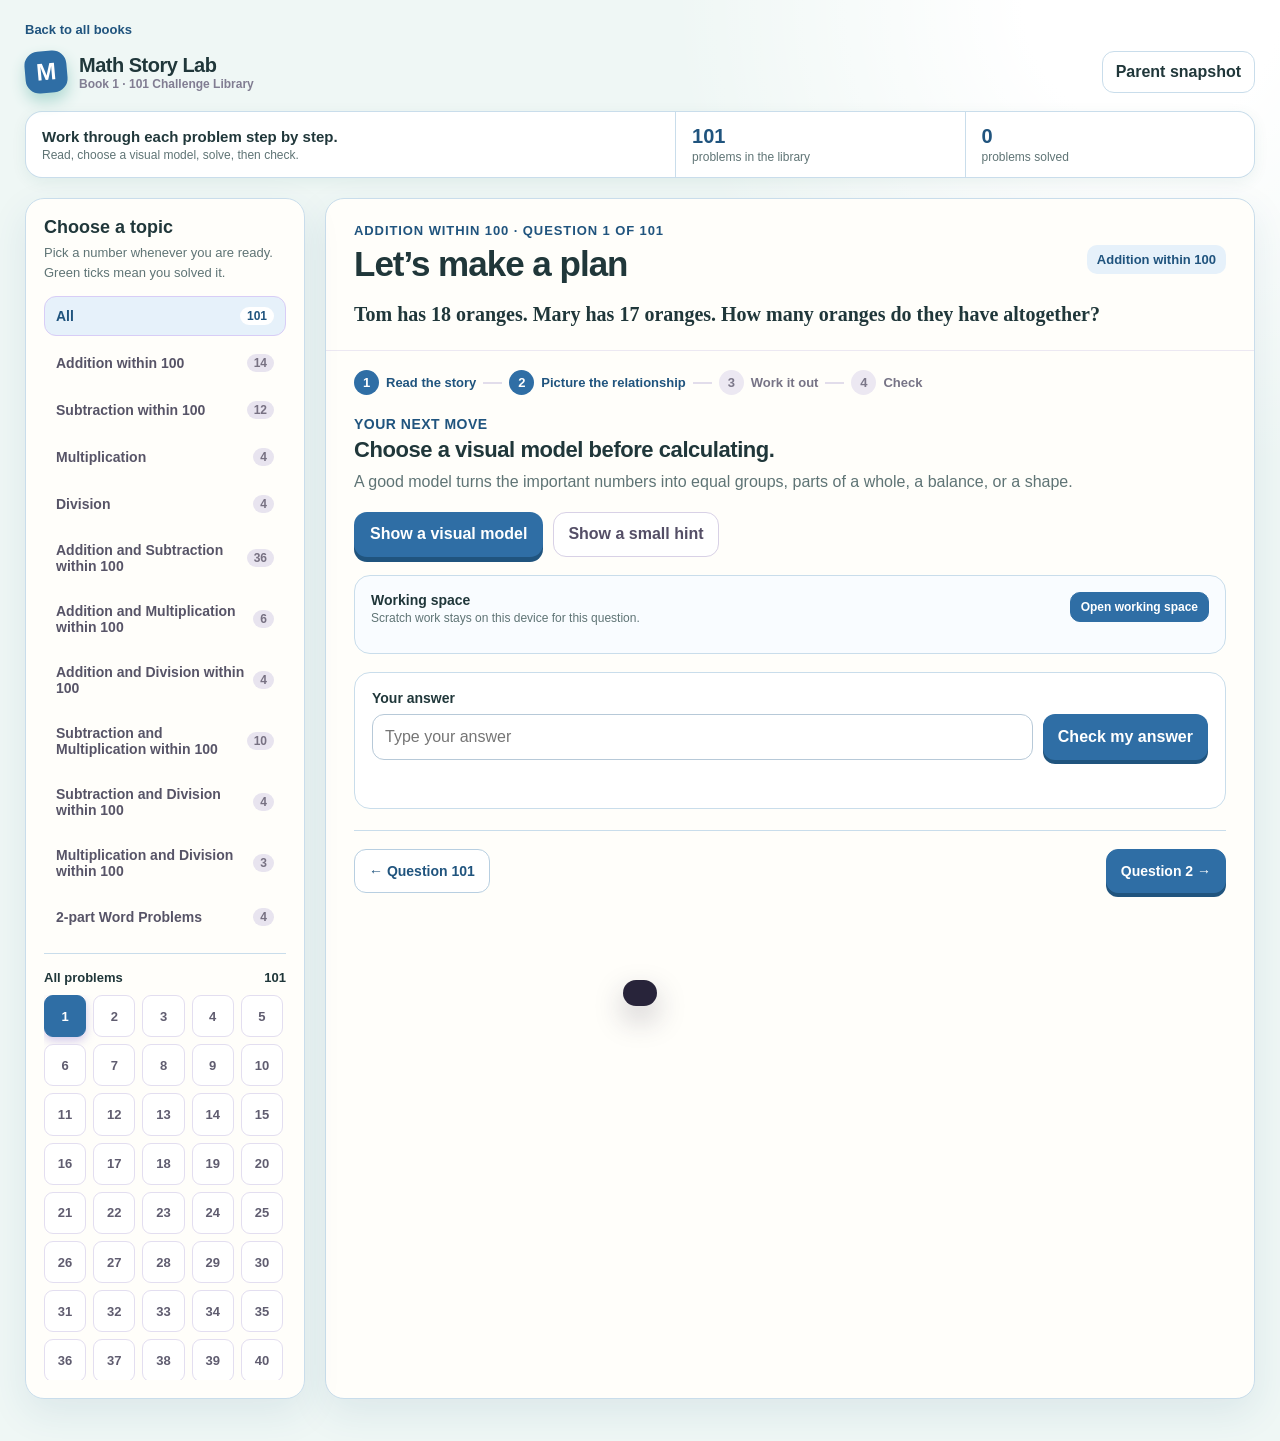
==== practice/book-1/index.html @ 84106b72 "feat: make working spaces collapsible" ====
<!doctype html>
<html lang="en">
<head>
  <meta charset="UTF-8" />
  <meta name="viewport" content="width=device-width, initial-scale=1" />
  <meta name="theme-color" content="#2f6ea5" />
  <title>Math Story Lab · Book 1 Practice</title>
  <link rel="stylesheet" href="../recovered-ui.css">
  <script src="../scratchpad.js" defer></script>
  <style>
    :root{--ink:#20373a;--muted:#5f7475;--paper:#fffefa;--canvas:#eff7f5;--violet:#2f6ea5;--violet-dark:#20547e;--soft:#e6f1fa;--mint:#dcecf8;--blue:#dceff4;--peach:#e6f1fa;--yellow:#fff0b0;--border:#c9ddeb;--shadow:0 14px 38px #20547e18;--r:19px}
    *{box-sizing:border-box} body{margin:0;background:radial-gradient(circle at 90% 0%,#fff 0 7%,transparent 26%),var(--canvas);color:var(--ink);font-family:ui-rounded,"SF Pro Rounded","Avenir Next","Trebuchet MS",sans-serif}
    button,input{font:inherit} button{cursor:pointer}.app{max-width:1420px;margin:auto;padding:20px 25px 42px}.collection-back{display:inline-block;margin:0 0 14px;color:#20547e;font-size:13px;font-weight:800;text-decoration:none}.collection-back:hover,.collection-back:focus-visible{text-decoration:underline}.top{display:flex;justify-content:space-between;gap:18px;align-items:center;margin-bottom:18px}.brand{display:flex;align-items:center;gap:12px;font-size:20px;font-weight:900;letter-spacing:-.5px}.brand-mark{display:grid;place-items:center;width:42px;height:42px;border-radius:14px;background:var(--violet);color:white;box-shadow:0 8px 15px #afd9d2;font-size:24px;transform:rotate(-5deg)}.brand small{display:block;color:#817d92;font-size:12px;letter-spacing:0;font-weight:700}.top-right{display:flex;gap:9px;align-items:center}.level{border-radius:12px;background:#fff0cf;color:#7b5916;font-size:13px;font-weight:900;padding:9px 11px}.quiet{border:1px solid var(--border);background:white;color:var(--ink);border-radius:12px;min-height:42px;padding:8px 13px;font-weight:800}.quiet:hover{border-color:#c8bbe8;background:var(--soft)}
    .summary{display:grid;grid-template-columns:1.8fr .8fr .8fr;gap:1px;border:1px solid var(--border);overflow:hidden;border-radius:17px;background:var(--border);box-shadow:0 4px 15px #126a5c12}.summary>div{background:white;padding:13px 16px}.summary .intro{display:flex;align-items:center;gap:12px}.summary .intro b{font-size:15px}.summary .intro span,.metric span{display:block;color:var(--muted);font-size:12px;margin-top:2px}.metric b{font-size:20px;color:var(--violet-dark)}
    .shell{display:grid;grid-template-columns:280px minmax(480px,1fr);gap:20px;margin-top:20px}.panel{background:var(--paper);border:1px solid var(--border);border-radius:var(--r);box-shadow:var(--shadow)}.library{padding:18px;align-self:start;position:sticky;top:16px}.library h2{font-size:18px;margin:0 0 5px}.library p{margin:0 0 14px;font-size:13px;color:var(--muted);line-height:1.5}.topic-list{display:grid;gap:7px}.topic{border:1px solid transparent;border-radius:12px;padding:10px 11px;text-align:left;background:transparent;color:#575467;font-size:14px;font-weight:800;display:flex;align-items:center;justify-content:space-between}.topic:hover,.topic.active{background:var(--soft);border-color:#d8cdf6;color:var(--violet-dark)}.topic span{font-size:12px;background:#e8e4ef;border-radius:99px;padding:2px 7px;color:#777182}.topic.active span{background:white;color:var(--violet-dark)}.divider{height:1px;background:var(--border);margin:16px 0}.picker-head{display:flex;justify-content:space-between;align-items:center;margin-bottom:10px;font-size:13px;font-weight:900}.question-grid{display:grid;grid-template-columns:repeat(5,minmax(0,1fr));gap:7px;max-height:385px;overflow-y:auto;overflow-x:hidden;padding-right:3px}.q-number{aspect-ratio:1;border:1px solid #e3def0;background:white;border-radius:9px;color:#605d70;font-size:13px;font-weight:900}.q-number:hover{border-color:#b8a5e9;color:var(--violet-dark);transform:translateY(-1px)}.q-number.active{background:var(--violet);border-color:var(--violet);color:#fff;box-shadow:0 4px 10px #9b87d970}.q-number.done::after{content:'·';color:#17955d;font-size:15px;margin-left:1px}.q-number.active.done::after{color:#fff}.open-q4{width:100%;margin-top:15px;border:0;border-radius:12px;background:#f2fbff;color:#2f6f98;padding:11px;font-size:13px;font-weight:900}.open-q4:hover{background:#e3f5ff}
    .lesson{overflow:hidden;min-height:690px}.lesson-top{padding:24px 28px 20px;border-bottom:1px solid #ece8f2}.breadcrumb{font-size:13px;color:var(--violet-dark);font-weight:900;text-transform:uppercase;letter-spacing:.07em}.lesson-title{display:flex;justify-content:space-between;align-items:start;gap:16px;margin-top:7px}.lesson h1{margin:0;font-size:clamp(25px,3vw,35px);letter-spacing:-1px;line-height:1.1}.topic-pill{white-space:nowrap;background:var(--soft);color:var(--violet-dark);font-size:13px;font-weight:900;padding:7px 10px;border-radius:10px}.question{font-family:Georgia,"Times New Roman",serif;font-size:20px;line-height:1.58;font-weight:600;margin:15px 0 0;max-width:950px}.question mark{background:var(--yellow);border-radius:4px;padding:0 2px}.learning-path{padding:19px 28px 0;display:flex;gap:7px;align-items:center;overflow:auto}.path-step{display:flex;align-items:center;gap:7px;white-space:nowrap;color:#777486;font-size:13px;font-weight:850}.path-step i{width:25px;height:25px;border-radius:50%;display:grid;place-items:center;background:#ece8f2;color:#7b7789;font-style:normal}.path-step.active{color:var(--violet-dark)}.path-step.active i{background:var(--violet);color:#fff}.path-line{height:2px;min-width:19px;background:#e2ddeb}.work{padding:21px 28px 26px}.prompt-label{font-size:14px;font-weight:900;color:var(--violet-dark);letter-spacing:.035em}.work h2{font-size:22px;margin:5px 0 7px;letter-spacing:-.45px}.work .lead{color:var(--muted);margin:0;line-height:1.55}.action-row{display:flex;gap:10px;flex-wrap:wrap;margin:17px 0}.main-btn{border:0;border-radius:13px;background:var(--violet);color:white;padding:11px 16px;min-height:45px;font-weight:900;box-shadow:0 5px 0 var(--violet-dark);transition:.14s}.main-btn:hover{filter:brightness(1.07)}.main-btn:active{transform:translateY(3px);box-shadow:0 2px 0 var(--violet-dark)}.soft-btn{border:1px solid #d8d1e6;background:white;color:#544e66;border-radius:13px;min-height:45px;padding:10px 14px;font-weight:850}.soft-btn:hover{background:var(--soft);border-color:#bdafe3}
    .model{display:none;position:relative;overflow:hidden;border:1px solid #e4def0;border-radius:18px;background:#fbfaff;padding:21px;margin-top:4px}.model.show{display:block;animation:rise .42s both}.model-head{display:flex;justify-content:space-between;gap:10px;align-items:center}.model h3{margin:0;font-size:16px}.model-note{font-size:12px;color:var(--muted);font-weight:750}.model-art{min-height:188px;display:grid;place-items:center;margin:15px 0 6px}.bars{width:min(690px,100%);display:grid;gap:17px}.bar-row{display:grid;grid-template-columns:110px 1fr;gap:10px;align-items:center;font-size:14px;font-weight:900}.blocks{display:flex;gap:3px;min-height:38px;align-items:center}.block{height:38px;width:clamp(34px,6.5vw,61px);border-radius:8px;background:#9acee9;border:2px solid #4b9bc6;transform:scale(.2);opacity:0;animation:pop .35s forwards}.block.peach{background:#ffb085;border-color:#ed8258}.block.mint{background:#99d5ae;border-color:#55a575}.block:nth-child(2){animation-delay:.09s}.block:nth-child(3){animation-delay:.18s}.block:nth-child(4){animation-delay:.27s}.block:nth-child(5){animation-delay:.36s}.block:nth-child(6){animation-delay:.45s}.fraction-visual{width:min(650px,100%)}.whole-bar{display:flex;border:2px solid #607eae;border-radius:11px;overflow:hidden;height:59px}.frac-part{flex:1;background:#b3d9f1;border-right:2px solid #607eae;display:grid;place-items:center;color:#285d80;font-weight:900;animation:slide .42s both}.frac-part:last-child{border:0}.fraction-label{display:flex;justify-content:space-between;margin:9px 2px;color:#52637a;font-size:13px;font-weight:800}.coins{display:flex;gap:13px;align-items:end;justify-content:center;flex-wrap:wrap}.coin-stack{display:grid;grid-template-columns:repeat(4,32px);gap:5px;padding:15px;border-radius:14px;background:#eef9ff;border:1px solid #cce8fa}.coin{width:31px;height:31px;border-radius:50%;background:#ffd96a;border:2px solid #dea832;animation:pop .34s forwards;transform:scale(.2);opacity:0}.coin:nth-child(2){animation-delay:.06s}
    .toast{position:fixed;left:50%;bottom:24px;z-index:40;transform:translate(-50%,130px);background:#28243a;color:#fff;border-radius:14px;padding:13px 17px;font-size:14px;font-weight:800;box-shadow:0 13px 30px #2a213b44;transition:transform .32s}.toast.show{transform:translate(-50%,0)}.confetti{pointer-events:none;position:fixed;inset:0;overflow:hidden;z-index:35}.confetti i{position:absolute;width:9px;height:14px;border-radius:3px;animation:fall 1.7s ease-in forwards}.sheet{display:none;position:fixed;inset:0;z-index:50;background:#30234f66;align-items:center;justify-content:center;padding:20px}.sheet.open{display:flex}.report{width:min(560px,100%);border-radius:23px;background:var(--paper);padding:25px;box-shadow:0 20px 55px #251a4580}.report-head{display:flex;justify-content:space-between;align-items:start}.report h2{margin:3px 0 0}.close{border:0;background:none;color:#706b80;font-size:26px}.report-stats{display:grid;grid-template-columns:repeat(3,1fr);gap:10px;margin:20px 0}.report-stat{background:#f0edfb;padding:14px 8px;border-radius:14px;text-align:center}.report-stat b{display:block;font-size:21px;color:var(--violet-dark)}.report-stat span{font-size:12px;color:var(--muted)}.report ul{padding-left:20px;color:#4f4b60;line-height:1.7;font-size:14px}
    .loading{display:grid;place-items:center;min-height:500px;color:var(--muted);font-weight:800}.loading::before{content:'';width:36px;height:36px;border-radius:50%;border:4px solid #e4ddf5;border-top-color:var(--violet);animation:spin .9s linear infinite;margin-bottom:12px}
    .model-kicker{display:block;color:var(--violet-dark);font-size:11px;font-weight:900;letter-spacing:.08em;margin-bottom:3px}.model-values{display:flex;align-items:center;gap:7px;flex-wrap:wrap;margin:15px 0 0;color:var(--muted);font-size:12px;font-weight:800}.model-value{display:inline-flex;align-items:center;min-height:28px;padding:4px 9px;border-radius:999px;background:#fff;border:1px solid var(--border);color:var(--violet-dark);font-weight:900}.relation-cards{width:min(760px,100%);display:flex;align-items:stretch;justify-content:center;gap:9px;flex-wrap:wrap}.story-card{min-width:130px;flex:1;padding:14px 12px;border-radius:14px;background:#eef5ff;border:1px solid #c9dff2;text-align:center;display:grid;gap:4px}.story-card span,.story-card small{font-size:12px;color:#526172;font-weight:750}.story-card strong{font-size:22px;color:#285d80;overflow-wrap:anywhere}.tone-1{background:#fff0e8;border-color:#f0c4ae}.tone-1 strong{color:#a65531}.tone-2{background:#eaf7ef;border-color:#baddc6}.tone-2 strong{color:#28724b}.target-card{background:var(--soft);border-color:var(--border)}.target-card strong{color:var(--violet-dark);font-size:16px}.story-arrow{align-self:center;color:var(--violet-dark);font-size:24px;font-weight:900}.ratio-map{width:min(700px,100%);display:grid;gap:12px}.unit-row{display:grid;grid-template-columns:116px 1fr;gap:10px;align-items:center;font-size:13px;font-weight:900}.unit-row span{display:grid;gap:3px}.unit-row b{font-size:12px;color:var(--muted)}.unit-track{display:flex;gap:4px;min-height:35px}.unit-piece{flex:1;max-width:52px;min-width:18px;border-radius:7px;background:#9acee9;border:2px solid #4b9bc6}.peach-unit{background:#ffb085;border-color:#ed8258}.model-subline{margin-top:12px;color:#526172;font-size:13px;font-weight:750;text-align:center}.fraction-map{width:min(650px,100%)}.fraction-readout{margin-bottom:9px;color:var(--violet-dark);font-size:18px;font-weight:900}.fraction-readout span{font-size:13px;color:var(--muted)}.focus-part{background:#99d5ae;color:#185d37}.balance-map{width:min(650px,100%);display:grid;grid-template-columns:1fr 80px 1fr;align-items:end;gap:10px}.balance-side{padding:15px 10px;border-radius:14px;text-align:center;background:#eef5ff;border:1px solid #c9dff2}.balance-side span{display:block;font-size:12px;font-weight:800;color:var(--muted)}.balance-side strong{font-size:21px;color:#285d80}.unknown-side{background:#fff0e8;border-color:#f0c4ae}.unknown-side strong{color:#a65531}.balance-beam{height:7px;border-radius:99px;background:var(--violet)}.shape-map{position:relative;width:min(590px,100%);padding-top:28px;padding-right:55px}.shape-label{position:absolute;color:#42739d;font-size:12px;font-weight:900}.top-label{top:3px;left:42%}.side-label{right:0;top:50%}.shape-map .geometry{width:100%}.model-caption{margin:7px 0 0;color:var(--muted);font-size:13px;line-height:1.45}.model-caption strong{color:var(--violet-dark)}
    @keyframes pop{to{transform:scale(1);opacity:1}}@keyframes rise{from{opacity:0;transform:translateY(8px)}to{opacity:1;transform:translateY(0)}}@keyframes slide{from{opacity:0;transform:translateX(-18px)}to{opacity:1;transform:translateX(0)}}@keyframes swing{from{transform:rotate(0)}to{transform:rotate(var(--tilt))}}@keyframes grow{from{transform:scale(.78);opacity:.2}to{transform:scale(1);opacity:1}}@keyframes fall{to{transform:translate(var(--x),104vh) rotate(680deg);opacity:0}}@keyframes spin{to{transform:rotate(360deg)}}
    @media(max-width:950px){.shell{grid-template-columns:1fr}.library{position:static}.question-grid{max-height:190px;grid-template-columns:repeat(7,minmax(0,1fr))}.summary{grid-template-columns:1fr 1fr}.summary .intro{grid-column:1/-1}}@media(max-width:650px){.app{padding:14px}.top{align-items:start}.top-right .level{display:none}.summary{display:none}.lesson-top,.work{padding-left:18px;padding-right:18px}.learning-path{padding-left:18px;padding-right:18px}.question{font-size:18px}.lesson-title{display:block}.topic-pill{display:inline-block;margin-top:10px}.bar-row{grid-template-columns:76px 1fr}.blocks{gap:2px}.block{height:33px;min-width:26px}.geometry{height:150px}.question-grid{grid-template-columns:repeat(7,1fr)}.top-right .quiet{font-size:12px;padding:8px}.answer-line input{min-width:100%}}
    @media(prefers-reduced-motion:reduce){*,*::before,*::after{animation-duration:.01ms!important;animation-iteration-count:1!important;transition-duration:.01ms!important}}
  </style>
</head>
<body>
  <main class="app">
    <a class="collection-back" href="../../index.html">Back to all books</a>
    <header class="top"><div class="brand"><div class="brand-mark">M</div><div>Math Story Lab<small>Book 1 · 101 Challenge Library</small></div></div><div class="top-right"><button class="quiet" id="parentButton">Parent snapshot</button></div></header>
    <section class="summary" aria-label="Learning library overview"><div class="intro"><div><b>Work through each problem step by step.</b><span>Read, choose a visual model, solve, then check.</span></div></div><div class="metric"><b id="totalProblems">101</b><span>problems in the library</span></div><div class="metric"><b id="solvedCount">0</b><span>problems solved</span></div></section>
    <div class="shell"><aside class="library panel"><h2>Choose a topic</h2><p>Pick a number whenever you are ready. Green ticks mean you solved it.</p><nav id="topics" class="topic-list" aria-label="Topics"></nav><div class="divider"></div><div class="picker-head"><span id="pickerName">All problems</span><span id="pickerCount">101</span></div><div id="questionGrid" class="question-grid" aria-label="Problem picker"></div></aside>
      <section class="lesson panel" id="lesson"><div class="loading">Loading the challenge library…</div></section></div>
  </main>
  <div class="confetti" id="confetti" aria-hidden="true"></div><div class="toast" role="status" id="toast"></div>
  <div class="sheet" id="parentSheet" role="dialog" aria-modal="true" aria-labelledby="reportTitle"><div class="report"><div class="report-head"><div><div class="breadcrumb">This practice</div><h2 id="reportTitle">Parent snapshot</h2></div><button class="close" id="closeSheet" aria-label="Close">×</button></div><div class="report-stats"><div class="report-stat"><b id="reportSolved">0</b><span>Solved</span></div><div class="report-stat"><b id="reportAttempted">0</b><span>Attempted</span></div><div class="report-stat"><b id="reportHints">0</b><span>Hints used</span></div></div><ul><li>Ask your child to explain the picture before they calculate.</li><li>For a difficult question, use one hint only, then let them try again.</li><li>The library remembers solved questions on this device.</li></ul></div></div>
  <script src="question-bank.js"></script>
  <script>
    const $=id=>document.getElementById(id);
    const state={activeId:Number(localStorage.getItem('book1MathStoryActive'))||1, topic:'All', solved:new Set(JSON.parse(localStorage.getItem('book1MathStorySolved')||'[]')), attempted:new Set(JSON.parse(localStorage.getItem('book1MathStoryAttempted')||'[]')), hints:Number(localStorage.getItem('book1MathStoryHints')||0), modelOpen:false, hintOpen:false};
    const BANK=Array.isArray(window.QUESTION_BANK)?window.QUESTION_BANK:[];
    const topicOrder=['All','Addition within 100','Subtraction within 100','Multiplication','Division','Addition and Subtraction within 100','Addition and Multiplication within 100','Addition and Division within 100','Subtraction and Multiplication within 100','Subtraction and Division within 100','Multiplication and Division within 100','2-part Word Problems'];
    function persist(){localStorage.setItem('book1MathStoryActive',state.activeId);localStorage.setItem('book1MathStorySolved',JSON.stringify([...state.solved]));localStorage.setItem('book1MathStoryAttempted',JSON.stringify([...state.attempted]));localStorage.setItem('book1MathStoryHints',String(state.hints));}
    function norm(s){return String(s).toLowerCase().replace(/[^a-z0-9.]/g,'');}
    function answerMatches(given,answer){const g=norm(given),a=norm(answer);if(!g)return false;if(g===a)return true;const gd=(String(given).match(/\d+(?:\.\d+)?/g)||[]).join('|');const ad=(String(answer).match(/\d+(?:\.\d+)?/g)||[]).join('|');return gd.length>0&&gd===ad;}
    function current(){return BANK.find(q=>q.id===state.activeId)||BANK[0]}
    function topicFor(q){return q.topic||'Whole Numbers'}
    function refreshMetrics(){ $('solvedCount').textContent=state.solved.size;$('totalProblems').textContent=BANK.length||101; }
    function renderTopics(){const counts=Object.fromEntries(topicOrder.map(t=>[t,t==='All'?BANK.length:BANK.filter(q=>topicFor(q)===t).length]));$('topics').innerHTML=topicOrder.filter(t=>counts[t]).map(t=>`<button class="topic ${t===state.topic?'active':''}" data-topic="${t}">${t}<span>${counts[t]}</span></button>`).join('');$('topics').querySelectorAll('button').forEach(b=>b.onclick=()=>{state.topic=b.dataset.topic;renderTopics();renderGrid()});}
    function visibleQuestions(){return state.topic==='All'?BANK:BANK.filter(q=>topicFor(q)===state.topic)}
    function renderGrid(){const qs=visibleQuestions();$('pickerName').textContent=state.topic==='All'?'All problems':state.topic;$('pickerCount').textContent=qs.length;$('questionGrid').innerHTML=qs.map(q=>`<button class="q-number ${q.id===state.activeId?'active':''} ${state.solved.has(q.id)?'done':''}" data-q="${q.id}" aria-label="Open Question ${q.id}">${q.id}</button>`).join('');$('questionGrid').querySelectorAll('button').forEach(b=>b.onclick=()=>{state.activeId=Number(b.dataset.q);state.modelOpen=false;state.hintOpen=false;persist();renderGrid();renderLesson();});}
    function escapeHTML(value){return String(value).replace(/[&<>"']/g,char=>({'&':'&amp;','<':'&lt;','>':'&gt;','"':'&quot;',"'":'&#39;'}[char]))}
    function valuesFrom(q){return [...new Set((q.question.match(/\$?\d+(?:\.\d+)?(?:\s*\/\s*\d+)?%?/g)||[]).map(value=>value.replace(/\s+/g,'')))].slice(0,6)}
    function ratioFrom(q){const match=q.question.match(/(\d+)\s*:\s*(\d+)/);if(!match)return null;const lead=q.question.slice(Math.max(0,(match.index||0)-85),match.index||0);const pair=lead.match(/([A-Za-z]+)\s+and\s+([A-Za-z]+)(?:[^.]{0,28})$/i);return {left:pair?.[1]||'first quantity',right:pair?.[2]||'second quantity',a:Number(match[1]),b:Number(match[2])}}
    function modelPlan(q){const values=valuesFrom(q),ratio=ratioFrom(q),fractions=(q.question.match(/\b\d+\s*\/\s*\d+\b/g)||[]).map(value=>value.replace(/\s+/g,''));const money=(q.question.match(/\$\d+(?:\.\d+)?/g)||[]);const measures=(q.question.match(/\d+(?:\.\d+)?\s*(?:cm|mm|m|km|g|kg|l|ml)\b/gi)||[]);const rawType=q.model||'unit-bar';const type=fractions.length&&rawType==='unit-bar'?'fraction-of-remainder':rawType;const details={"bar-change":['A change story','Place the known values in order before finding what changes.'],"fraction-of-remainder":['Parts of one whole','Keep the whole split into the fraction shown in this question.'],"unit-bar":['Equal groups or a ratio',ratio?`Compare ${ratio.left} and ${ratio.right} in the ratio ${ratio.a} : ${ratio.b}.`:'Compare the values named in this story without changing their units.'],"money-units":['Prices and equal sets',money.length?`Connect the price values ${money.join(', ')} to the groups in the story.`:'Connect each equal group to the money information in the story.'],"mass-bar":['Known and unknown measures','Put the known measure on one side and identify the missing measure.'],geometry:['Shape and measurement',measures.length?`Use the measurements ${measures.join(', ')} on the shape.`:'Mark the known side lengths before choosing a formula.']}[type]||['Story relationship','Use only the information stated in the question.'];return {type,title:details[0],focus:details[1],values,money,measures,fractions,ratio}}
    function valueChips(values){return values.length?values.map(value=>`<span class="model-value">${escapeHTML(value)}</span>`).join(''):'<span class="model-value">Read the quantities in the story</span>'}
    function blocks(count,tone=''){return Array.from({length:Math.max(1,Math.min(8,count))},()=>`<i class="unit-piece ${tone}"></i>`).join('')}
    function modelMarkup(q){const plan=modelPlan(q);let art='';if(plan.type==='fraction-of-remainder'){const fraction=plan.fractions[0]||'1/4';const denominator=Math.max(2,Math.min(12,Number(fraction.split('/')[1])||4));art=`<div class="fraction-map"><div class="fraction-readout">${escapeHTML(fraction)} <span>of 1 whole</span></div><div class="whole-bar">${Array.from({length:denominator},(_,i)=>`<div class="frac-part ${i===0?'focus-part':''}">${i===0?escapeHTML(fraction):''}</div>`).join('')}</div><div class="fraction-label"><span>${denominator} equal parts</span><span>Find the part or remainder the question asks for</span></div></div>`}else if(plan.type==='money-units'){const money=plan.money.length?plan.money:plan.values.filter(value=>value.includes('$'));const values=money.length?money:plan.values.slice(0,3);art=`<div class="relation-cards money-map">${values.map((value,index)=>`<div class="story-card tone-${index%3}"><span>Money value ${index+1}</span><strong>${escapeHTML(value)}</strong><small>from this question</small></div>`).join('')}<div class="story-arrow">→</div><div class="story-card target-card"><span>Next step</span><strong>equal sets</strong><small>match each value to its group</small></div></div>`}else if(plan.type==='mass-bar'){const values=plan.measures.length?plan.measures:plan.values.slice(0,3);art=`<div class="balance-map"><div class="balance-side known-side"><span>Known measure</span><strong>${escapeHTML(values[0]||'given')}</strong></div><div class="balance-beam"></div><div class="balance-side unknown-side"><span>Find</span><strong>?</strong></div></div><div class="model-subline">Use ${valueChips(values.slice(1))} to balance the relationship.</div>`}else if(plan.type==='geometry'){const values=plan.measures.length?plan.measures:plan.values.slice(0,2);art=`<div class="shape-map"><div class="shape-label top-label">${escapeHTML(values[0]||'known side')}</div><div class="geometry"></div><div class="shape-label side-label">${escapeHTML(values[1]||'other side')}</div></div><div class="model-subline">Mark the given lengths before calculating.</div>`}else if(plan.type==='unit-bar'&&plan.ratio){const ratio=plan.ratio;art=`<div class="ratio-map"><div class="unit-row"><span>${escapeHTML(ratio.left)}<b>${ratio.a} parts</b></span><div class="unit-track">${blocks(ratio.a,'blue-unit')}</div></div><div class="unit-row"><span>${escapeHTML(ratio.right)}<b>${ratio.b} parts</b></span><div class="unit-track">${blocks(ratio.b,'peach-unit')}</div></div><div class="model-subline">Each block is 1 equal part. Do not calculate the answer yet.</div></div>`}else{const values=plan.values.slice(0,3);const labels=plan.type==='bar-change'?['Starting value','Compared value','Value to find']:['Known value','Compare with','Question target'];art=`<div class="relation-cards">${labels.map((label,index)=>`<div class="story-card tone-${index}"><span>${label}</span><strong>${escapeHTML(values[index]||'?')}</strong><small>${index===2?'Identify this relationship':'given in the story'}</small></div>${index<2?'<div class="story-arrow">→</div>':''}`).join('')}</div>`}return `<div class="model ${state.modelOpen?'show':''}" id="model"><div class="model-head"><div><span class="model-kicker">QUESTION ${q.id} STORY MAP</span><h3>Story map: ${plan.title}</h3></div><span class="model-note">${escapeHTML(plan.focus)}</span></div><div class="model-values"><span>Key values from this question</span>${valueChips(plan.values)}</div><div class="model-art">${art}</div><p class="model-caption">This map uses the information in the question. Use the small hint if you need help choosing the next operation.</p></div>`}
    function renderLesson(){const q=current();if(!q){$('lesson').innerHTML='<div class="loading">The question bank could not be found.</div>';return}const topic=topicFor(q);const nextId=q.id===BANK.length?1:q.id+1;const prevId=q.id===1?BANK.length:q.id-1;$('lesson').innerHTML=`<header class="lesson-top"><div class="breadcrumb">${topic} · Question ${q.id} of ${BANK.length}</div><div class="lesson-title"><h1>Let’s make a plan</h1><span class="topic-pill">${topic}</span></div><p class="question">${q.question}</p></header><div class="learning-path"><span class="path-step active"><i>1</i>Read the story</span><span class="path-line"></span><span class="path-step active"><i>2</i>Picture the relationship</span><span class="path-line"></span><span class="path-step"><i>3</i>Work it out</span><span class="path-line"></span><span class="path-step"><i>4</i>Check</span></div><div class="work"><div class="prompt-label">YOUR NEXT MOVE</div><h2>Choose a visual model before calculating.</h2><p class="lead">A good model turns the important numbers into equal groups, parts of a whole, a balance, or a shape.</p><div class="action-row"><button class="main-btn" id="modelButton">${state.modelOpen?'Replay the model':'Show a visual model'}</button><button class="soft-btn" id="hintButton">${state.hintOpen?'Hide hint':'Show a small hint'}</button></div>${modelMarkup(q)}<div class="hint-box ${state.hintOpen?'show':''}" id="hintBox">Hint: ${q.hint||'Underline what is known, circle what you need to find, and draw equal parts before writing a number sentence.'}</div><div class="scratchpad-area"><div class="scratchpad-head"><div><b>Working space</b><span>Scratch work stays on this device for this question.</span></div><button type="button" class="scratchpad-toggle" id="scratchpadToggle" data-scratchpad-toggle aria-expanded="false" aria-controls="scratchpadContent">Open working space</button><button type="button" class="clear-scratchpad" id="clearScratchpad" data-clear-scratchpad>Clear working</button></div><div class="scratchpad-content" id="scratchpadContent" hidden><textarea id="scratchpad" data-scratch-key="book1MathStoryScratchpad" data-question-id="${q.id}" rows="6" spellcheck="false" aria-label="Working space for Question ${q.id}" placeholder="Type calculations, notes, or an equation here."></textarea></div></div><div class="answer-area"><label for="answer">Your answer</label><div class="answer-line"><input id="answer" type="text" autocomplete="off" placeholder="Type your answer" aria-label="Your answer for Question ${q.id}"><button class="main-btn" id="checkButton">Check my answer</button></div><div class="feedback" id="feedback"></div></div><div class="bottom-nav"><button id="previous">← Question ${prevId}</button><button class="advance" id="next">Question ${nextId} →</button></div></div>`;$('modelButton').onclick=()=>{state.modelOpen=true;renderLesson();toast('Watch how equal-sized parts make the relationship easier to see.');};$('hintButton').onclick=()=>{if(!state.hintOpen){state.hints++;persist();refreshMetrics()}state.hintOpen=!state.hintOpen;renderLesson();};$('checkButton').onclick=checkAnswer;$('previous').onclick=()=>go(prevId);$('next').onclick=()=>go(nextId);}
    function go(id){state.activeId=id;state.modelOpen=false;state.hintOpen=false;persist();renderGrid();renderLesson();window.scrollTo({top:0,behavior:'smooth'});}
    function checkAnswer(){const q=current(),input=$('answer'),feedback=$('feedback');state.attempted.add(q.id);if(answerMatches(input.value,q.answer)){state.solved.add(q.id);feedback.className='feedback show good';feedback.innerHTML='Great work! Your answer checks out. Can you explain how your model helped you?';confetti();toast(`Question ${q.id} solved!`)}else{feedback.className='feedback show nope';feedback.innerHTML='Not quite yet. Try the visual model or one small hint, then check which number the question is asking for.'}persist();refreshMetrics();renderGrid();}
    function toast(text){const el=$('toast');el.textContent=text;el.classList.add('show');setTimeout(()=>el.classList.remove('show'),2300)}function confetti(){const box=$('confetti'),colors=['#6e54c8','#ffae7e','#5aaeda','#62bd87','#ffda55'];for(let i=0;i<36;i++){const e=document.createElement('i');e.style.left=(30+Math.random()*42)+'vw';e.style.top='-18px';e.style.background=colors[i%colors.length];e.style.setProperty('--x',(-250+Math.random()*500)+'px');e.style.animationDelay=(Math.random()*.22)+'s';box.append(e);setTimeout(()=>e.remove(),2000)}}
    $('parentButton').onclick=()=>{ $('reportSolved').textContent=state.solved.size;$('reportAttempted').textContent=state.attempted.size;$('reportHints').textContent=state.hints;$('parentSheet').classList.add('open')};$('closeSheet').onclick=()=>$('parentSheet').classList.remove('open');$('parentSheet').onclick=e=>{if(e.target===$('parentSheet'))$('parentSheet').classList.remove('open')};
    if(BANK.length){if(!BANK.some(q=>q.id===state.activeId))state.activeId=BANK[0].id;renderTopics();renderGrid();renderLesson();refreshMetrics();}else{$('lesson').innerHTML='<div class="loading">The question library is being prepared…</div>'}
  </script>
</body>
</html>
---- practice/recovered-ui.css ----
/* Shared recovery styles for practice pages whose lower UI was missing. */
.hint-box{display:none;margin-top:16px;padding:14px 16px;border:1px solid #f0d98d;border-radius:14px;background:#fff9df;color:#5c4a14;font-size:14px;font-weight:700;line-height:1.55}.hint-box.show{display:block;animation:practice-rise .25s ease-out}.answer-area{margin-top:18px;padding:17px;border:1px solid var(--border);border-radius:16px;background:#fff}.answer-area label{display:block;margin-bottom:8px;color:var(--ink);font-size:14px;font-weight:900}.answer-line{display:flex;align-items:center;gap:10px;flex-wrap:wrap}.answer-line input{flex:1;min-width:210px;min-height:46px;padding:10px 12px;border:1px solid #b7c9d8;border-radius:12px;background:#fff;color:var(--ink);outline:none}.answer-line input:focus{border-color:var(--violet);box-shadow:0 0 0 3px color-mix(in srgb,var(--violet) 18%,transparent)}.answer-line button{min-height:46px;padding:10px 15px;border:0;border-radius:12px;background:var(--violet);box-shadow:0 4px 0 var(--violet-dark);color:#fff;font-weight:900}.answer-line button:hover{filter:brightness(1.06)}.answer-line button:active{transform:translateY(2px);box-shadow:0 2px 0 var(--violet-dark)}.feedback{min-height:21px;margin:10px 0 0;font-size:14px;font-weight:850;line-height:1.45}.feedback.good{color:#16734b}.feedback.bad{color:#a63e3e}.bottom-nav{display:flex;justify-content:space-between;gap:10px;margin-top:21px;padding-top:18px;border-top:1px solid var(--border)}.bottom-nav button{min-height:44px;padding:10px 14px;border:1px solid #b8cfe1;border-radius:12px;background:#fff;color:var(--violet-dark);font-size:14px;font-weight:900}.bottom-nav button:hover:not(:disabled){border-color:var(--violet);background:var(--soft)}.bottom-nav .advance{margin-left:auto;border-color:var(--violet);background:var(--violet);box-shadow:0 4px 0 var(--violet-dark);color:#fff}.bottom-nav .advance:hover:not(:disabled){background:var(--violet);filter:brightness(1.06)}.bottom-nav button:disabled{cursor:not-allowed;opacity:.48}.scratchpad-area{margin-top:18px;padding:16px;border:1px solid var(--border);border-radius:16px;background:#f9fcff}.scratchpad-head{display:flex;align-items:start;justify-content:space-between;gap:12px;margin-bottom:10px}.scratchpad-head b{display:block;font-size:14px}.scratchpad-head span{display:block;margin-top:2px;color:var(--muted);font-size:12px;line-height:1.4}.scratchpad-area textarea{display:block;width:100%;min-height:130px;resize:vertical;padding:12px;border:1px solid #b7c9d8;border-radius:12px;background:#fff;color:var(--ink);font:500 15px/1.5 ui-monospace,"SFMono-Regular",Menlo,monospace;outline:none}.scratchpad-area textarea:focus{border-color:var(--violet);box-shadow:0 0 0 3px color-mix(in srgb,var(--violet) 18%,transparent)}.clear-scratchpad{flex:none;border:1px solid #b8cfe1;border-radius:10px;background:#fff;color:var(--violet-dark);padding:7px 10px;font-size:12px;font-weight:900}.clear-scratchpad:hover{border-color:var(--violet);background:var(--soft)}.scratchpad-toggle{flex:none;border:1px solid var(--violet);border-radius:10px;background:var(--violet);color:#fff;padding:7px 10px;font-size:12px;font-weight:900}.scratchpad-toggle:hover{filter:brightness(1.06)}.scratchpad-area:has(.scratchpad-content[hidden]) .clear-scratchpad{display:none}@media(max-width:550px){.scratchpad-head{align-items:start;flex-direction:column}.clear-scratchpad{width:100%}}@keyframes practice-rise{from{opacity:0;transform:translateY(5px)}to{opacity:1;transform:translateY(0)}}@media(max-width:550px){.answer-line input{min-width:100%}.answer-line button{width:100%}.bottom-nav{flex-direction:column}.bottom-nav button,.bottom-nav .advance{width:100%;margin-left:0}}
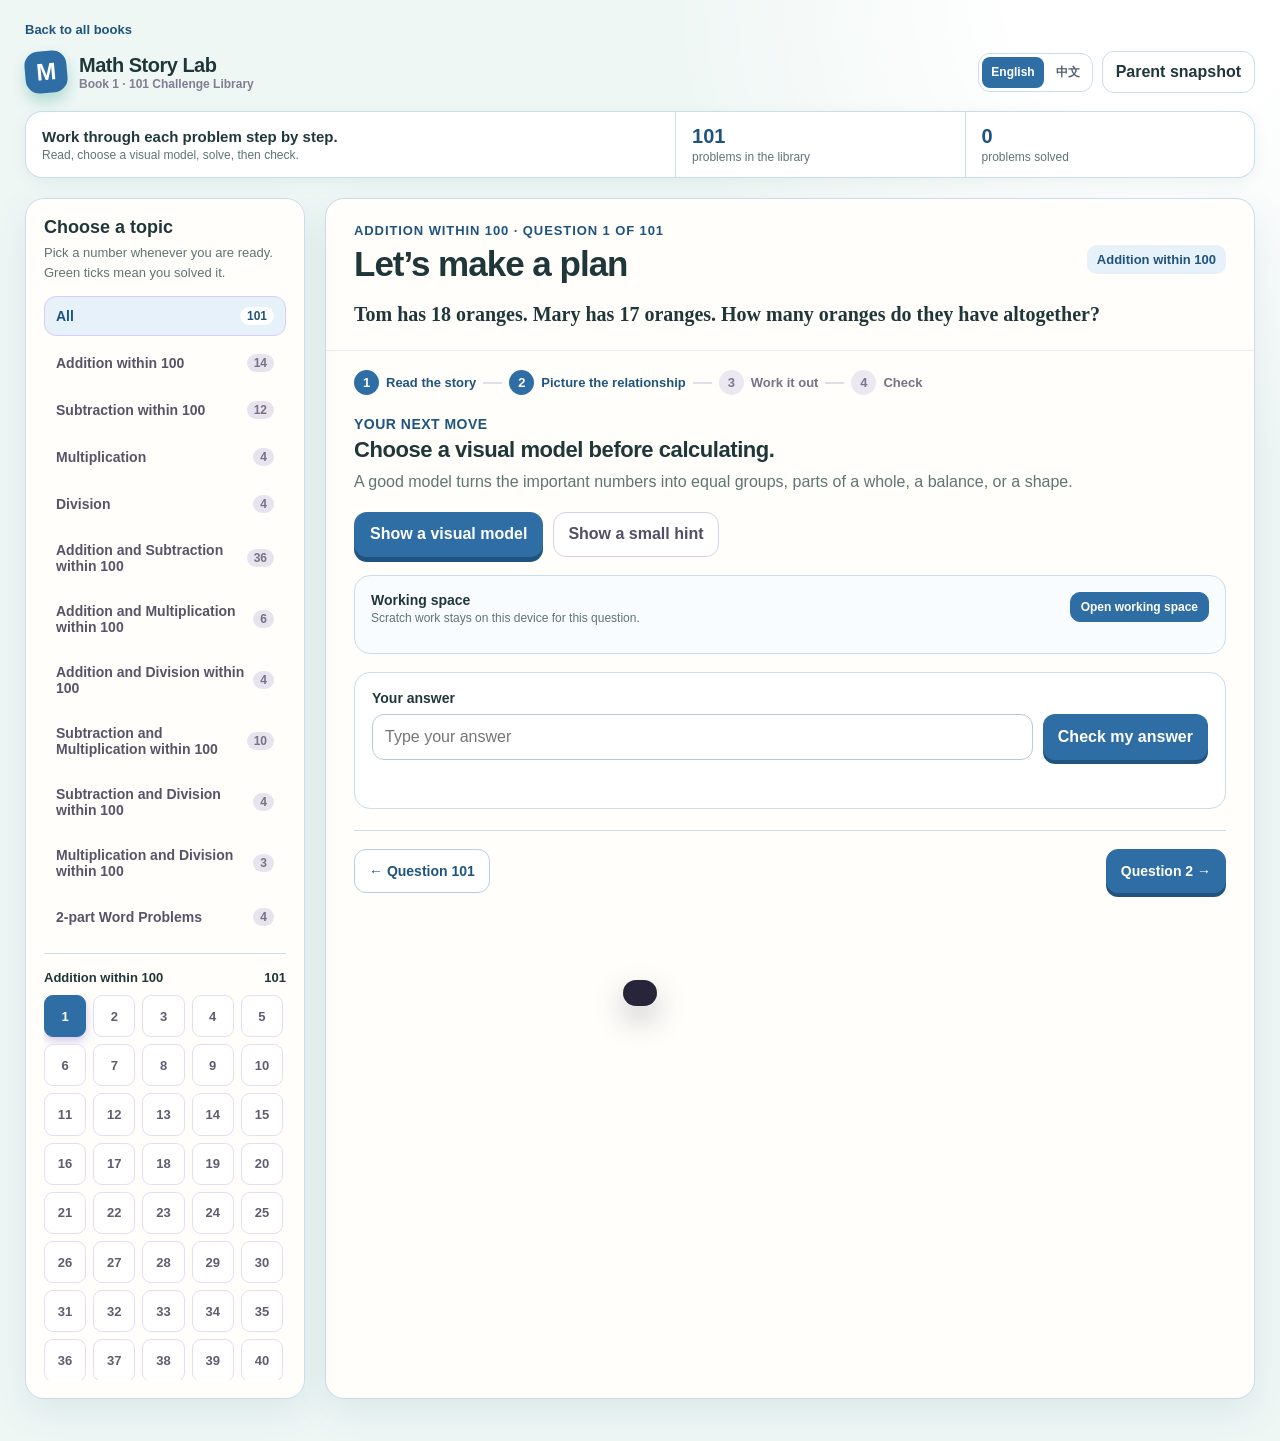
==== commit 74ebf4d7: "feat: add bilingual learning mode" ====
--- a/practice/book-1/index.html
+++ b/practice/book-1/index.html
@@ -26,7 +26,7 @@
 <body>
   <main class="app">
     <a class="collection-back" href="../../index.html">Back to all books</a>
-    <header class="top"><div class="brand"><div class="brand-mark">M</div><div>Math Story Lab<small>Book 1 · 101 Challenge Library</small></div></div><div class="top-right"><button class="quiet" id="parentButton">Parent snapshot</button></div></header>
+    <header class="top"><div class="brand"><div class="brand-mark">M</div><div>Math Story Lab<small>Book 1 · 101 Challenge Library</small></div></div><div class="top-right"><div class="language-switch" role="group" aria-label="Language"><button type="button" data-language="en" aria-pressed="true">English</button><button type="button" data-language="zh-Hans" aria-pressed="false">中文</button></div><button class="quiet" id="parentButton">Parent snapshot</button></div></header>
     <section class="summary" aria-label="Learning library overview"><div class="intro"><div><b>Work through each problem step by step.</b><span>Read, choose a visual model, solve, then check.</span></div></div><div class="metric"><b id="totalProblems">101</b><span>problems in the library</span></div><div class="metric"><b id="solvedCount">0</b><span>problems solved</span></div></section>
     <div class="shell"><aside class="library panel"><h2>Choose a topic</h2><p>Pick a number whenever you are ready. Green ticks mean you solved it.</p><nav id="topics" class="topic-list" aria-label="Topics"></nav><div class="divider"></div><div class="picker-head"><span id="pickerName">All problems</span><span id="pickerCount">101</span></div><div id="questionGrid" class="question-grid" aria-label="Problem picker"></div></aside>
       <section class="lesson panel" id="lesson"><div class="loading">Loading the challenge library…</div></section></div>
@@ -34,7 +34,10 @@
   <div class="confetti" id="confetti" aria-hidden="true"></div><div class="toast" role="status" id="toast"></div>
   <div class="sheet" id="parentSheet" role="dialog" aria-modal="true" aria-labelledby="reportTitle"><div class="report"><div class="report-head"><div><div class="breadcrumb">This practice</div><h2 id="reportTitle">Parent snapshot</h2></div><button class="close" id="closeSheet" aria-label="Close">×</button></div><div class="report-stats"><div class="report-stat"><b id="reportSolved">0</b><span>Solved</span></div><div class="report-stat"><b id="reportAttempted">0</b><span>Attempted</span></div><div class="report-stat"><b id="reportHints">0</b><span>Hints used</span></div></div><ul><li>Ask your child to explain the picture before they calculate.</li><li>For a difficult question, use one hint only, then let them try again.</li><li>The library remembers solved questions on this device.</li></ul></div></div>
   <script src="question-bank.js"></script>
+  <script src="../../i18n.js"></script>
   <script>
+    const I18N=window.MATH_I18N;
+    I18N.prepareBank(window.QUESTION_BANK);
     const $=id=>document.getElementById(id);
     const state={activeId:Number(localStorage.getItem('book1MathStoryActive'))||1, topic:'All', solved:new Set(JSON.parse(localStorage.getItem('book1MathStorySolved')||'[]')), attempted:new Set(JSON.parse(localStorage.getItem('book1MathStoryAttempted')||'[]')), hints:Number(localStorage.getItem('book1MathStoryHints')||0), modelOpen:false, hintOpen:false};
     const BANK=Array.isArray(window.QUESTION_BANK)?window.QUESTION_BANK:[];
@@ -61,6 +64,8 @@
     function toast(text){const el=$('toast');el.textContent=text;el.classList.add('show');setTimeout(()=>el.classList.remove('show'),2300)}function confetti(){const box=$('confetti'),colors=['#6e54c8','#ffae7e','#5aaeda','#62bd87','#ffda55'];for(let i=0;i<36;i++){const e=document.createElement('i');e.style.left=(30+Math.random()*42)+'vw';e.style.top='-18px';e.style.background=colors[i%colors.length];e.style.setProperty('--x',(-250+Math.random()*500)+'px');e.style.animationDelay=(Math.random()*.22)+'s';box.append(e);setTimeout(()=>e.remove(),2000)}}
     $('parentButton').onclick=()=>{ $('reportSolved').textContent=state.solved.size;$('reportAttempted').textContent=state.attempted.size;$('reportHints').textContent=state.hints;$('parentSheet').classList.add('open')};$('closeSheet').onclick=()=>$('parentSheet').classList.remove('open');$('parentSheet').onclick=e=>{if(e.target===$('parentSheet'))$('parentSheet').classList.remove('open')};
     if(BANK.length){if(!BANK.some(q=>q.id===state.activeId))state.activeId=BANK[0].id;renderTopics();renderGrid();renderLesson();refreshMetrics();}else{$('lesson').innerHTML='<div class="loading">The question library is being prepared…</div>'}
+    document.title=I18N.t('practiceTitle',{book:1});
+    I18N.startPractice(1,BANK);
   </script>
 </body>
 </html>
